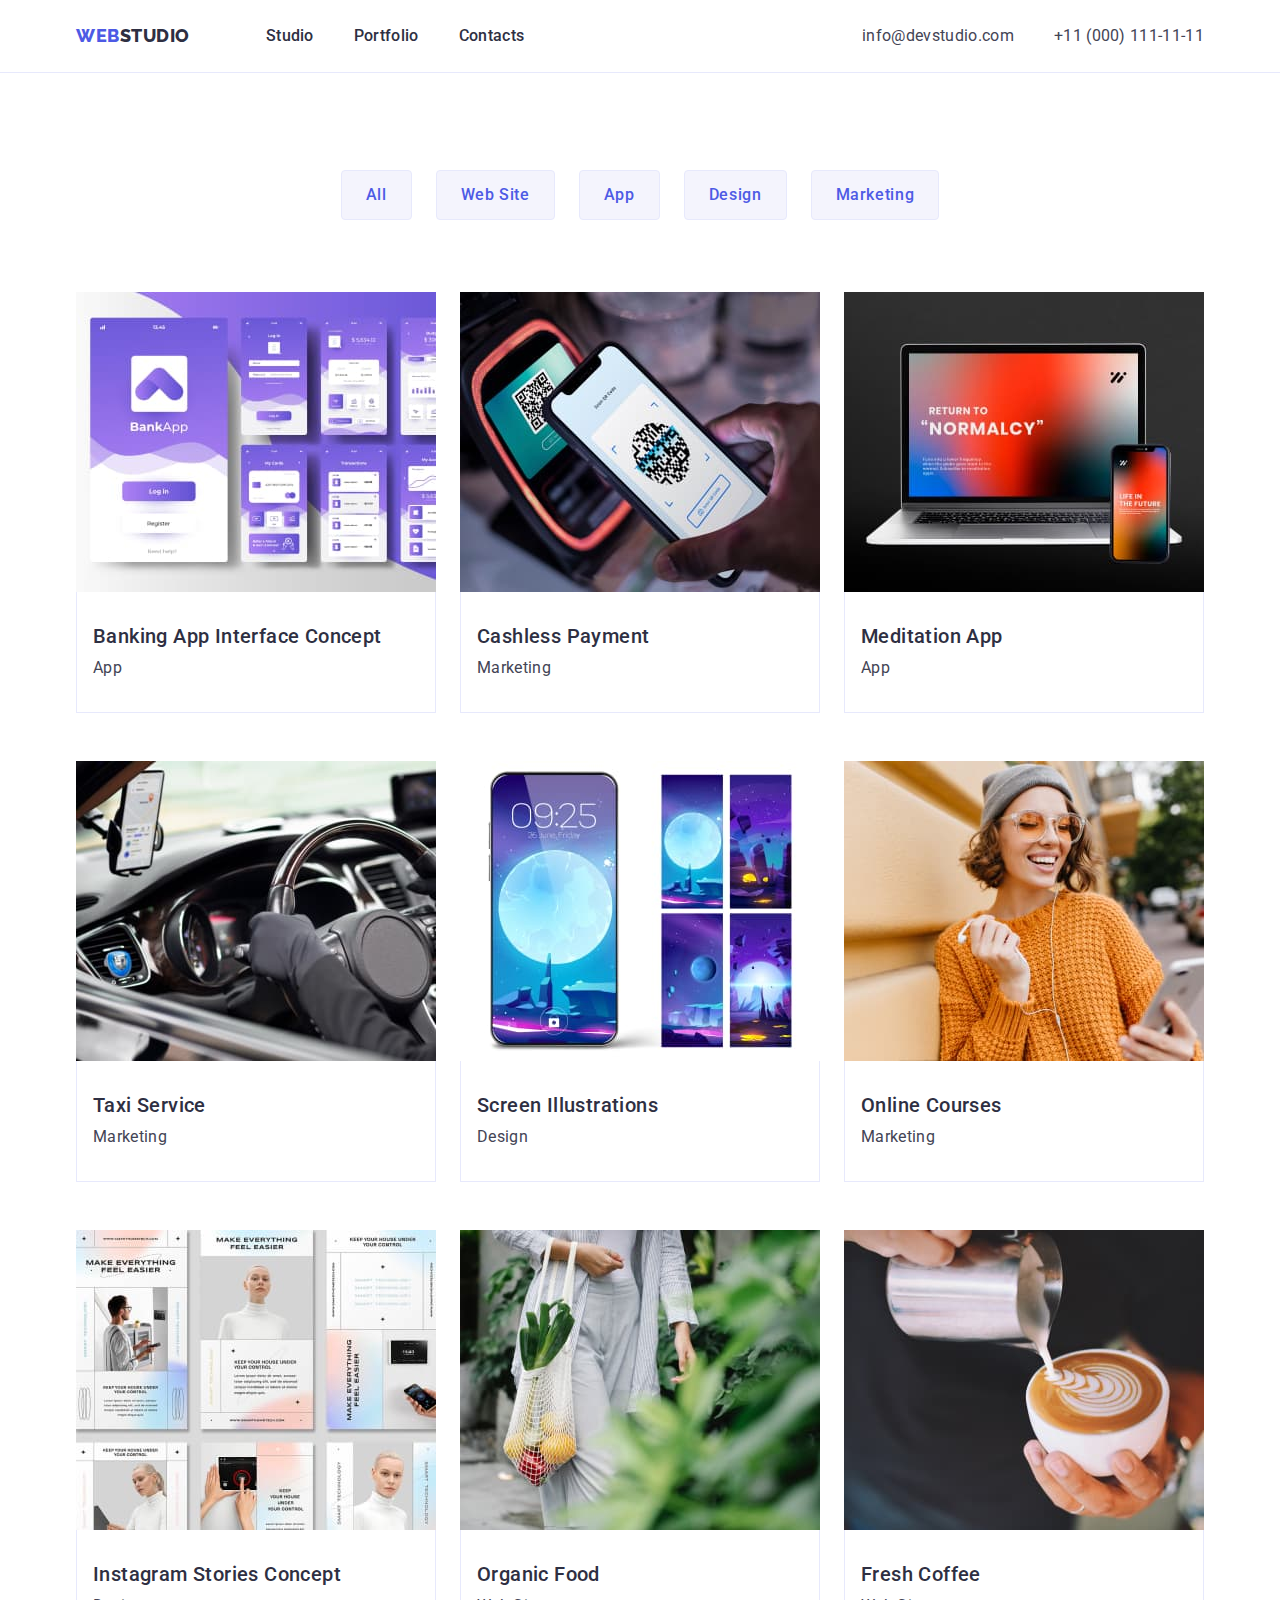
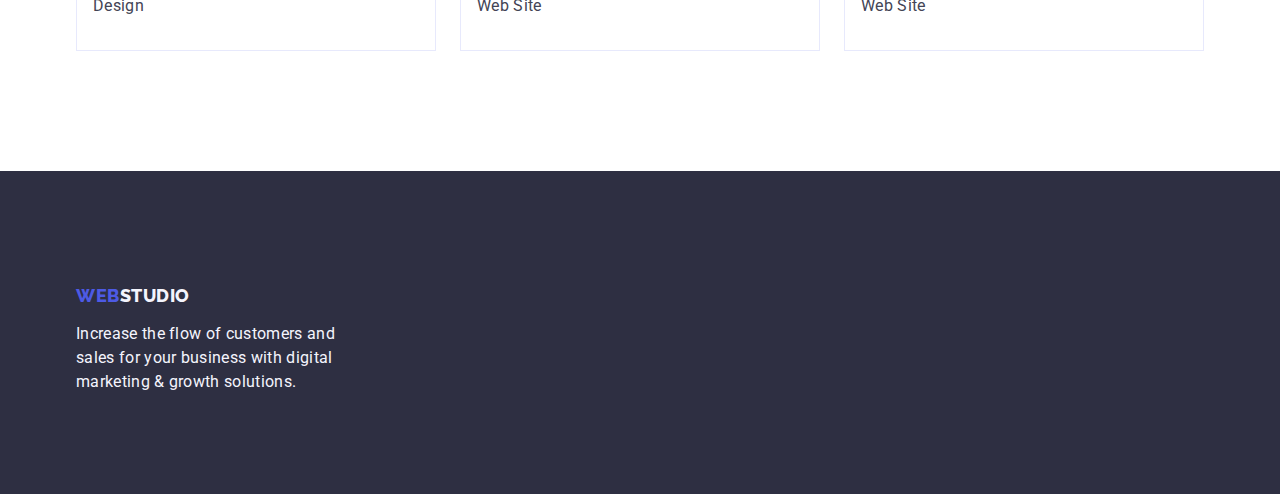
==== portfolio.html @ d0edb01f "Initial commit" ====
<!DOCTYPE html>
<html lang="en">
  <head>
    <meta charset="UTF-8" />
    <meta name="viewport" content="width=device-width, initial-scale=1.0" />
    <title>portfolio</title>
    <link rel="preconnect" href="https://fonts.googleapis.com" />
    <link rel="preconnect" href="https://fonts.gstatic.com" crossorigin />
    <link
      href="https://fonts.googleapis.com/css2?family=Montserrat:wght@500;700&family=Raleway:wght@800&family=Roboto:wght@400;500;700&display=swap"
      rel="stylesheet"
    />
    <link
    rel="stylesheet"
    href="https://cdnjs.cloudflare.com/ajax/libs/modern-normalize/1.0.0/modern-normalize.min.css"
  />
    <link rel="stylesheet" href="./css/styles.css" />

  </head>

  <body>

     <header class="page-header">
      <div class="container header-container">
      <nav class="header-nav">
        <a class="logo link" href="./index.html"
          >WEB<span class="studio">Studio</span></a
        >
        <ul class="list site-nav">
          <li><a class="link" href="./index.html">Studio</a></li>
          <li><a class="link" href="./portfolio.html">Portfolio</a></li>
          <li><a class="link" href="">Contacts</a></li>
        </ul>
      </nav>
      <address class="address">
        <ul class="list auth-nav">
          <li>
            <a class="link" href="mailto:info@devstudio.com"
              >info@devstudio.com</a
            >
          </li>
          <li>
            <a class="link" href="tel:+110001111111">+11 (000) 111-11-11</a>
          </li>
        </ul>
      </address>
     </div>
    </header>

    <main>
      <section class="portfolio section">
        <div class="container"> 
          <h1 class="visually-hidden">Gallery</h1>
          <ul class="list btn-menu">
            <li><button type="button" class="portfolio-buttons">All</button></li>
            <li><button type="button" class="portfolio-buttons">Web Site</button></li>
            <li><button type="button" class="portfolio-buttons">App</button></li>
            <li><button type="button" class="portfolio-buttons">Design</button></li>
            <li><button type="button" class="portfolio-buttons">Marketing</button></li>
          </ul>
  
          <ul class="list portfolio-list">
            <li class="portfolio-item">
              <a href="" class="link">
                <img src="./images/Portfolio/banking-app.jpg" alt="bankapp" width="360"/>
                <div class="portfolio-item-container">
                  <h2 class="portfolio-title">Banking App Interface Concept</h2>
                  <p class="portfolio-text">App</p>
                </div>
              </a>
            </li>
            <li class="portfolio-item">  
              <a href="" class="link">
                <img src="./images/Portfolio/payment.jpg" alt="payment" width="360" />
                <div class="portfolio-item-container">
                  <h2 class="portfolio-title">Cashless Payment</h2>
                  <p class="portfolio-text">Marketing</p></div>
              </a>
            </li>
            <li class="portfolio-item">
              <a href="" class="link">
                <img src="./images/Portfolio/maditation-app.jpg" alt="maditation-app" width="360" />
                <div class="portfolio-item-container">
                  <h2 class="portfolio-title">Meditation App</h2>
                <p class="portfolio-text">App</p>
              </div>
              </a>
            </li>
            <li class="portfolio-item">
              <a href="" class="link">
                <img src="./images/Portfolio/taxi.jpg" alt="taxi" width="360"/>
                <div class="portfolio-item-container"> 
                  <h2 class="portfolio-title">Taxi Service</h2>
                <p class="portfolio-text">Marketing</p>
              </div>
              </a>
            </li>
            <li class="portfolio-item">
              <a href="" class="link">
                <img src="./images/Portfolio/screen-ill.jpg" alt="Illustrations" width="360" />
                <div class="portfolio-item-container"> 
                  <h2 class="portfolio-title">Screen Illustrations</h2>
                <p class="portfolio-text">Design</p>
              </div>
              </a>
            </li>
            <li class="portfolio-item">
              <a href="" class="link">
                <img src="./images/Portfolio/online-courses.jpg" alt="courses" width="360" />
                <div class="portfolio-item-container"> 
                  <h2 class="portfolio-title">Online Courses</h2>
                <p class="portfolio-text">Marketing</p>
              </div>
              </a>
            </li>
            <li class="portfolio-item">
              <a href="" class="link">
                <img src="./images/Portfolio/instagram.jpg" alt="instagram" width="360" />
                <div class="portfolio-item-container"> 
                  <h2 class="portfolio-title">Instagram Stories Concept</h2>
                <p class="portfolio-text">Design</p>
              </div>
              </a>
            </li>
            <li class="portfolio-item">
              <a href="" class="link">
                <img src="./images/Portfolio/organic-food.jpg" alt="food" width="360" />
                <div class="portfolio-item-container">
                 <h2 class="portfolio-title">Organic Food</h2>
                <p class="portfolio-text">Web Site</p>
              </div>
              </a>
            </li>
            <li class="portfolio-item">
              <a href="" class="link">
                <img src="./images/Portfolio/coffee.jpg" alt="coffee" width="360" />
                <div class="portfolio-item-container"> <h2 class="portfolio-title">Fresh Coffee</h2>
                <p class="portfolio-text">Web Site</p>
                </div>
              </a>
            </li>
          </ul>
        </div>
      
      </section>
    </main>

    <footer class="footer">
      <div class="container">
      <a class="logo link" href="./index.html"
        >WEB<span class="studio">Studio</span></a
      >
      <p class="footer-text">
        Increase the flow of customers and sales for your business with digital
        marketing & growth solutions.
      </p>
    </div>
    </footer>

  </body>
</html>
---- css/styles.css ----
:root {
  --global-font: 'Roboto', sans-serif;
  --second-font: 'Raleway', sans-serif;
  --global-text-color: #434455;
  --second-text-color: #2e2f42;
  --background-color-white: #ffffff;
  --background-clor-grey: #f4f4fd;
  --global-color-blue: #4d5ae5;
  --active-button: #404bbf;
  --portfolio-button: #e7e9fc;
}
/* =========== COMMON ========== */

/* *,
*::before,
*::after{
    box-sizing: inherit;
} */

h1,
h2,
h3,
h4,
p {
  margin: 0;
}

ul,
ol {
  margin: 0;
  padding: 0;
}

body {
  font-family: var(--global-font);
  background-color: var(--background-color-white);
  color: var(--global-text-color);
  font-size: 36px;
  line-height: 1.1;
  letter-spacing: 0.72px;
}

img {
  display: block;
  max-width: 100%;
}

.container {
  max-width: 1158px;
  margin: 0 auto;
  padding: 0 15px;
}

.section {
  padding: 120px 0;
}
/* ============Header============== */

.header-container {
  display: flex;
  justify-content: space-between;
  align-items: center;
}

.page-header {
  border-bottom: 1px solid var(--portfolio-button);
  background: var(--background-color-white);
}

.header-nav {
  display: flex;
  align-items: center;
}

.auth-nav {
  display: flex;
  gap: 40px;
}

.site-nav {
  display: flex;
  gap: 40px;
}

.link {
  display: inline-block;
  padding: 24px 0;

  text-decoration: none;
  color: var(--second-text-color);
  font-size: 16px;
  line-height: 1.5;
  letter-spacing: 0.32px;
}

.site-nav .link {
  font-weight: 500;
}

.site-nav .link:hover,
.site-nav .link:focus {
  color: var(--active-button);
}

.site-nav .link.current {
  color: var(--active-button);
}

.auth-nav .link:hover,
.auth-nav .link:focus,
.auth-nav .link.current {
  color: var(--active-button);
}

.auth-nav .link {
  font-weight: 400;
  color: var(--global-text-color);
}

.list {
  list-style-type: none;
}

.address {
  font-style: normal;
}
/* ============Header=============*/

/* =============Logo=============== */
.logo {
  margin-right: 76px;
  padding: 24px 0;

  font-family: var(--second-font);
  color: var(--global-color-blue);
  font-size: 18px;
  line-height: 1.17;
  letter-spacing: 0.54px;
  font-weight: 800;
  text-transform: uppercase;
}

.studio {
  color: var(--second-text-color);
}

/* ===============Logo============ */

/* ==================== Hero ===================== */
.hero {
  background-color: var(--second-text-color);
  padding: 188px 0;
}

.hero-button {
  display: block;
  padding: 16px 32px;
  border-radius: 4px;
  min-width: 169px;

  box-shadow: 0px 4px 4px 0px rgba(0, 0, 0, 0.15);
  font-family: inherit;
  background-color: var(--global-color-blue);
  color: var(--background-color-white);
  font-size: 16px;
  line-height: 1.5;
  letter-spacing: 0.64px;
  font-weight: 500;
  cursor: pointer;
  border: none;
}

.hero-button:hover,
.hero-button:focus {
  background-color: var(--active-button);
}

.hero-title {
  margin-bottom: 48px;
  max-width: 496px;

  color: var(--background-color-white);
  font-size: 56px;
  line-height: 1.07;
  letter-spacing: 1.12px;
}
/* ===================== Hero =======================*/

.features-title,
.products-title,
.team-title {
  color: var(--second-text-color);
  font-size: 36px;
  line-height: 1.11;
  letter-spacing: 0.72px;
  text-transform: capitalize;
  text-align: center;
  margin-bottom: 72px;
}

/*=================== Features ===================== */
.visually-hidden {
  position: absolute;
  width: 1px;
  height: 1px;
  margin: -1px;
  border: 0;
  padding: 0;

  white-space: nowrap;
  clip-path: inset(100%);
  clip: rect(0 0 0 0);
  overflow: hidden;
}
/* 
.features {
  padding: 120px 0 120px;
} */

.features .title {
  margin-bottom: 8px;

  color: var(--second-text-color);
  font-size: 20px;
  line-height: 1.2;
  letter-spacing: 0.02em;
  font-weight: 500;
}

.features-description {
  color: var(--global-text-color);
  font-size: 16px;
  line-height: 1.5;
  letter-spacing: 0.32px;
}
.features-list {
  display: flex;
  gap: 24px;
}

.features-item {
  max-width: 264px;
  flex-direction: column;
}
/* ================ Features =========================*/

/* ===================== Products ===================== */

.products {
  padding-top: 0;
  padding-bottom: 120px;
}

.products-list {
  display: flex;
  gap: 24px;
}

/* ====================== Products ==================== */
/* ==================== Team ==========================*/

.team-container {
  padding: 32px 0;
  text-align: center;
}

.team {
  background-color: var(--background-clor-grey);
}

.team-name {
  color: var(--second-text-color);
  font-size: 20px;
  line-height: 1.2;
  letter-spacing: 0.4px;
  font-weight: 500;
  margin-bottom: 8px;
}

.team-position {
  color: var(--global-text-color);
  font-size: 16px;
  line-height: 1.5;
  letter-spacing: 0.32px;
}

.team-item {
  border-radius: 0px 0px 4px 4px;
  background-color: var(--background-color-white);
  box-shadow: 0px 2px 1px 0px rgba(46, 47, 66, 0.08),
    0px 1px 1px 0px rgba(46, 47, 66, 0.16),
    0px 1px 6px 0px rgba(46, 47, 66, 0.08);
}

.team-list {
  display: flex;
  gap: 24px;
}

/* ======================Team ========================*/

/*===================== Footer========================= */
.footer {
  padding-top: 100px;
  padding-bottom: 100px;

  background-color: var(--second-text-color);
}

.footer-text {
  width: 264px;

  color: var(--background-clor-grey);
  font-size: 16px;
  line-height: 1.5;
  letter-spacing: 0.32px;
}

.footer .studio {
  color: var(--background-clor-grey);
}

.footer .logo {
  padding: 0;
  margin-bottom: 16px;
}
/* ===================== Footer ========================*/

/* ===================== Portfolio ==================== */

.portfolio {
  padding-top: 96px;
  padding-bottom: 120px;
}

.portfolio-item .link {
  padding: 0;
}
.btn-menu {
  display: flex;
  justify-content: center;
  gap: 24px;
  margin-bottom: 72px;
}
.portfolio-buttons {
  padding: 12px 24px;
  border-radius: 4px;
  border: 1px solid var(--cornflower, #e7e9fc);

  background-color: var(--background-clor-grey);
  color: var(--global-color-blue);
  font-size: 16px;
  line-height: 1.5;
  letter-spacing: 0.64px;
  font-family: var(--global-font);
  font-weight: 500;
}

.portfolio-buttons:hover,
.portfolio-buttons:focus {
  border: 1px solid transparent;
  background-color: var(--active-button);
  color: var(--background-color-white);
  cursor: pointer;
}

.portfolio-list {
  display: flex;
  flex-wrap: wrap;
  justify-content: center;
  gap: 48px 24px;
}

.portfolio-title {
  color: var(--second-text-color);
  font-size: 20px;
  line-height: 1.2;
  letter-spacing: 0.4px;
  font-weight: 500;
  margin-bottom: 8px;
}

.portfolio-text {
  color: var(--global-text-color);
  font-size: 16px;
  line-height: 1.5;
  letter-spacing: 0.32px;
}

.portfolio-item-container {
  padding: 32px 16px;
  border: 1px solid var(--portfolio-button);
  border-top: none;
}
/* ===================== Portfolio =================== */
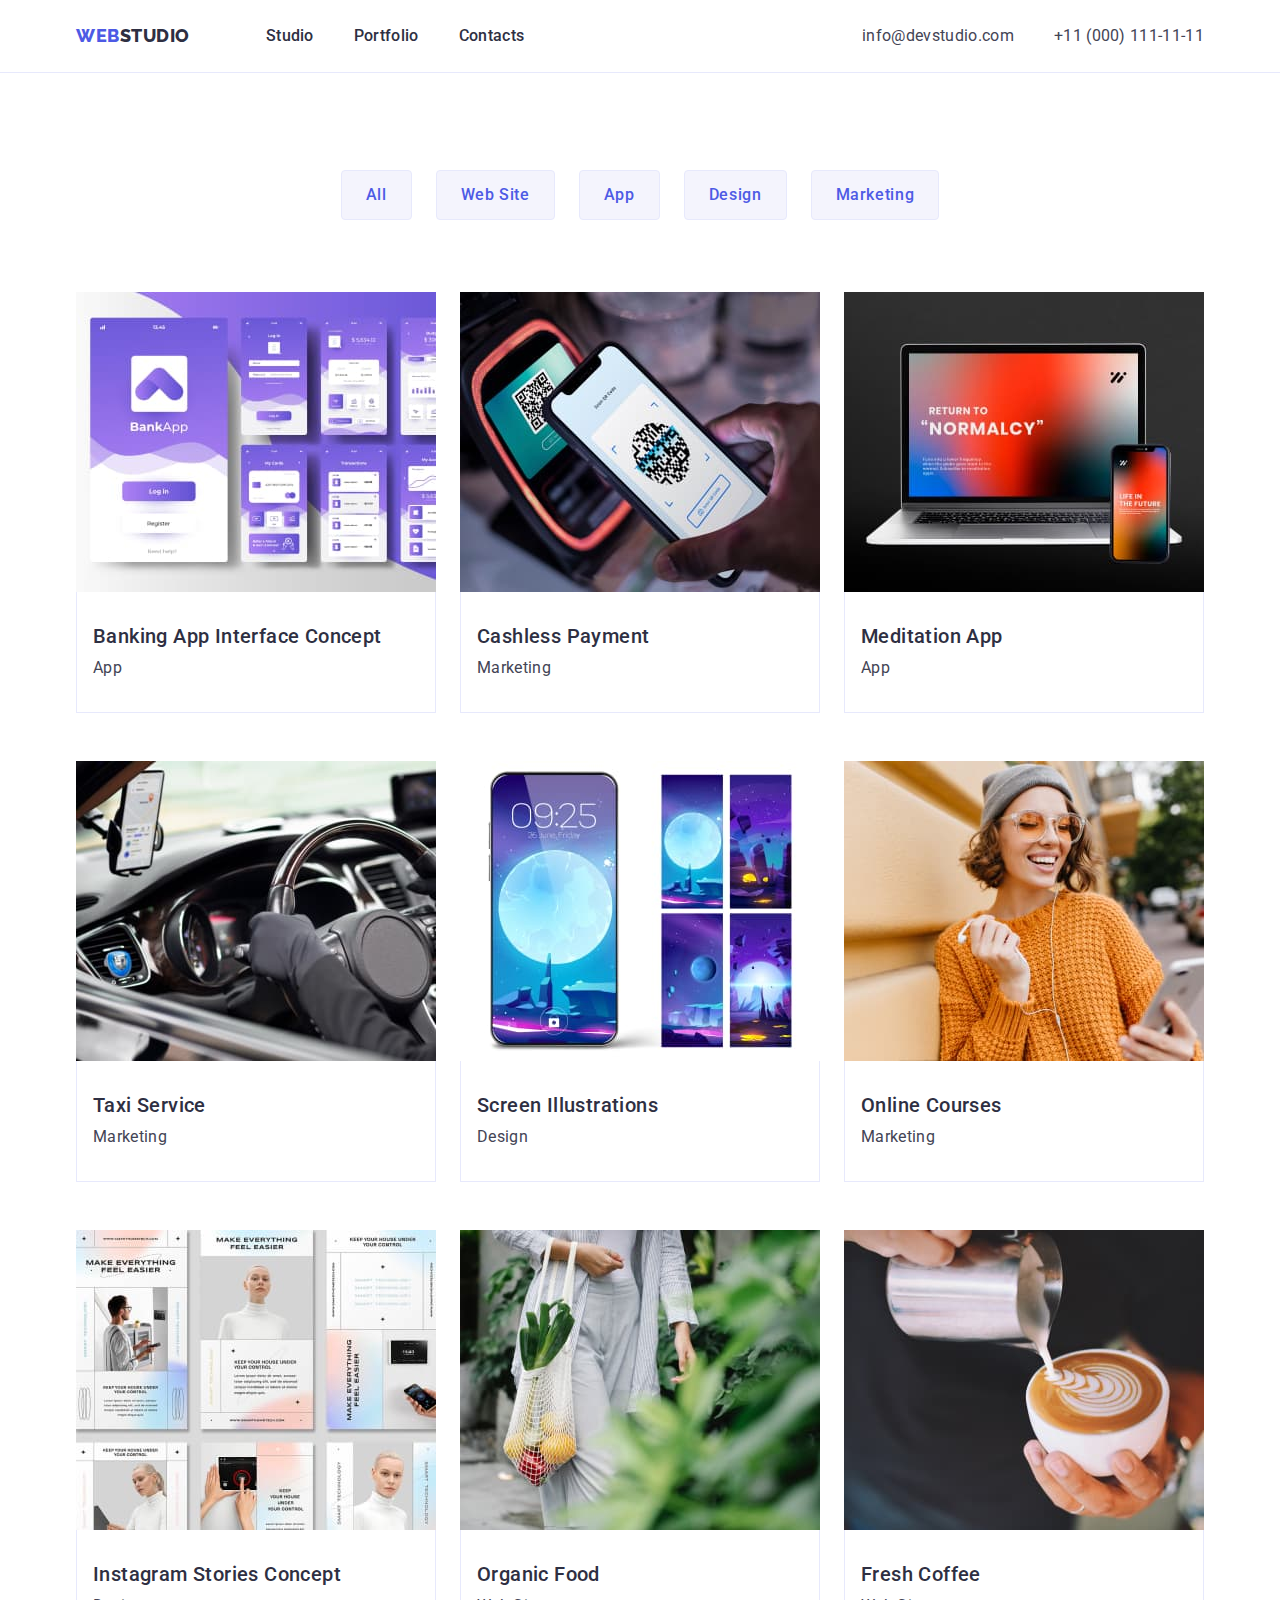
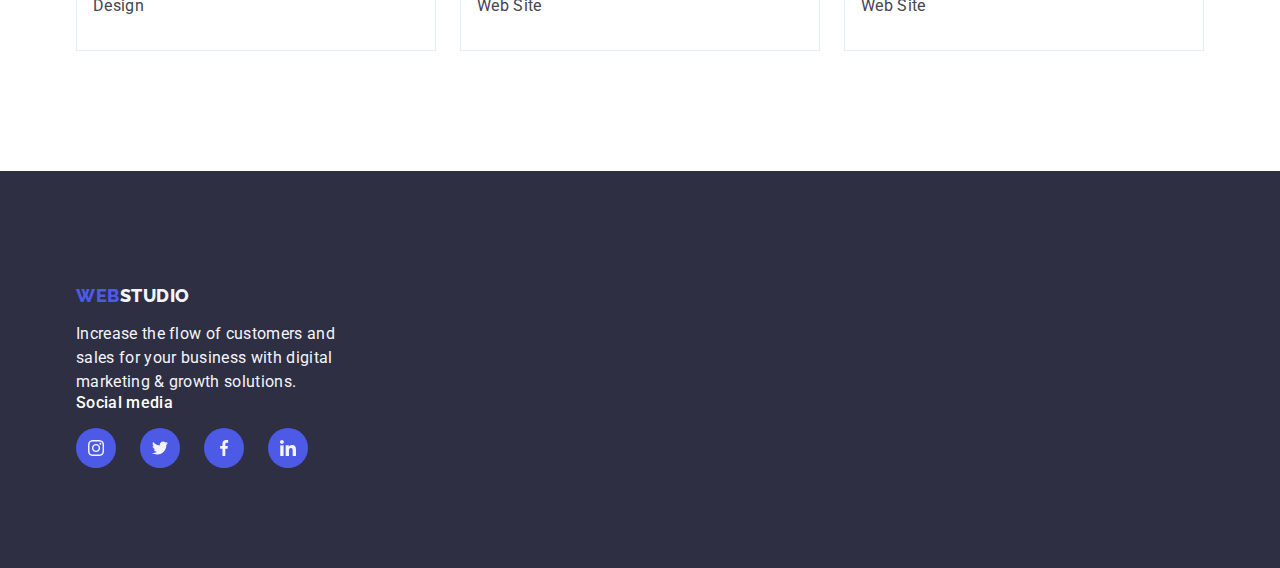
==== commit 11b7da9c: "icons, shadow" ====
--- a/portfolio.html
+++ b/portfolio.html
@@ -11,151 +11,234 @@
       rel="stylesheet"
     />
     <link
-    rel="stylesheet"
-    href="https://cdnjs.cloudflare.com/ajax/libs/modern-normalize/1.0.0/modern-normalize.min.css"
-  />
+      rel="stylesheet"
+      href="https://cdnjs.cloudflare.com/ajax/libs/modern-normalize/1.0.0/modern-normalize.min.css"
+    />
     <link rel="stylesheet" href="./css/styles.css" />
-
   </head>
 
   <body>
-
-     <header class="page-header">
+    <header class="page-header">
       <div class="container header-container">
-      <nav class="header-nav">
-        <a class="logo link" href="./index.html"
-          >WEB<span class="studio">Studio</span></a
-        >
-        <ul class="list site-nav">
-          <li><a class="link" href="./index.html">Studio</a></li>
-          <li><a class="link" href="./portfolio.html">Portfolio</a></li>
-          <li><a class="link" href="">Contacts</a></li>
-        </ul>
-      </nav>
-      <address class="address">
-        <ul class="list auth-nav">
-          <li>
-            <a class="link" href="mailto:info@devstudio.com"
-              >info@devstudio.com</a
-            >
-          </li>
-          <li>
-            <a class="link" href="tel:+110001111111">+11 (000) 111-11-11</a>
-          </li>
-        </ul>
-      </address>
-     </div>
+        <nav class="header-nav">
+          <a class="logo link" href="./index.html"
+            >WEB<span class="studio">Studio</span></a
+          >
+          <ul class="list site-nav">
+            <li><a class="link" href="./index.html">Studio</a></li>
+            <li><a class="link" href="./portfolio.html">Portfolio</a></li>
+            <li><a class="link" href="">Contacts</a></li>
+          </ul>
+        </nav>
+        <address class="address">
+          <ul class="list auth-nav">
+            <li>
+              <a class="link" href="mailto:info@devstudio.com"
+                >info@devstudio.com</a
+              >
+            </li>
+            <li>
+              <a class="link" href="tel:+110001111111">+11 (000) 111-11-11</a>
+            </li>
+          </ul>
+        </address>
+      </div>
     </header>
 
     <main>
       <section class="portfolio section">
-        <div class="container"> 
+        <div class="container">
           <h1 class="visually-hidden">Gallery</h1>
           <ul class="list btn-menu">
-            <li><button type="button" class="portfolio-buttons">All</button></li>
-            <li><button type="button" class="portfolio-buttons">Web Site</button></li>
-            <li><button type="button" class="portfolio-buttons">App</button></li>
-            <li><button type="button" class="portfolio-buttons">Design</button></li>
-            <li><button type="button" class="portfolio-buttons">Marketing</button></li>
-          </ul>
-  
+            <li>
+              <button type="button" class="portfolio-buttons">All</button>
+            </li>
+            <li>
+              <button type="button" class="portfolio-buttons">Web Site</button>
+            </li>
+            <li>
+              <button type="button" class="portfolio-buttons">App</button>
+            </li>
+            <li>
+              <button type="button" class="portfolio-buttons">Design</button>
+            </li>
+            <li>
+              <button type="button" class="portfolio-buttons">Marketing</button>
+            </li>
+          </ul>
+
           <ul class="list portfolio-list">
             <li class="portfolio-item">
               <a href="" class="link">
-                <img src="./images/Portfolio/banking-app.jpg" alt="bankapp" width="360"/>
+                <img
+                  src="./images/Portfolio/banking-app.jpg"
+                  alt="bankapp"
+                  width="360"
+                />
                 <div class="portfolio-item-container">
                   <h2 class="portfolio-title">Banking App Interface Concept</h2>
                   <p class="portfolio-text">App</p>
                 </div>
               </a>
             </li>
-            <li class="portfolio-item">  
-              <a href="" class="link">
-                <img src="./images/Portfolio/payment.jpg" alt="payment" width="360" />
+            <li class="portfolio-item">
+              <a href="" class="link">
+                <img
+                  src="./images/Portfolio/payment.jpg"
+                  alt="payment"
+                  width="360"
+                />
                 <div class="portfolio-item-container">
                   <h2 class="portfolio-title">Cashless Payment</h2>
-                  <p class="portfolio-text">Marketing</p></div>
-              </a>
-            </li>
-            <li class="portfolio-item">
-              <a href="" class="link">
-                <img src="./images/Portfolio/maditation-app.jpg" alt="maditation-app" width="360" />
+                  <p class="portfolio-text">Marketing</p>
+                </div>
+              </a>
+            </li>
+            <li class="portfolio-item">
+              <a href="" class="link">
+                <img
+                  src="./images/Portfolio/maditation-app.jpg"
+                  alt="maditation-app"
+                  width="360"
+                />
                 <div class="portfolio-item-container">
                   <h2 class="portfolio-title">Meditation App</h2>
-                <p class="portfolio-text">App</p>
-              </div>
-              </a>
-            </li>
-            <li class="portfolio-item">
-              <a href="" class="link">
-                <img src="./images/Portfolio/taxi.jpg" alt="taxi" width="360"/>
-                <div class="portfolio-item-container"> 
+                  <p class="portfolio-text">App</p>
+                </div>
+              </a>
+            </li>
+            <li class="portfolio-item">
+              <a href="" class="link">
+                <img src="./images/Portfolio/taxi.jpg" alt="taxi" width="360" />
+                <div class="portfolio-item-container">
                   <h2 class="portfolio-title">Taxi Service</h2>
-                <p class="portfolio-text">Marketing</p>
-              </div>
-              </a>
-            </li>
-            <li class="portfolio-item">
-              <a href="" class="link">
-                <img src="./images/Portfolio/screen-ill.jpg" alt="Illustrations" width="360" />
-                <div class="portfolio-item-container"> 
+                  <p class="portfolio-text">Marketing</p>
+                </div>
+              </a>
+            </li>
+            <li class="portfolio-item">
+              <a href="" class="link">
+                <img
+                  src="./images/Portfolio/screen-ill.jpg"
+                  alt="Illustrations"
+                  width="360"
+                />
+                <div class="portfolio-item-container">
                   <h2 class="portfolio-title">Screen Illustrations</h2>
-                <p class="portfolio-text">Design</p>
-              </div>
-              </a>
-            </li>
-            <li class="portfolio-item">
-              <a href="" class="link">
-                <img src="./images/Portfolio/online-courses.jpg" alt="courses" width="360" />
-                <div class="portfolio-item-container"> 
+                  <p class="portfolio-text">Design</p>
+                </div>
+              </a>
+            </li>
+            <li class="portfolio-item">
+              <a href="" class="link">
+                <img
+                  src="./images/Portfolio/online-courses.jpg"
+                  alt="courses"
+                  width="360"
+                />
+                <div class="portfolio-item-container">
                   <h2 class="portfolio-title">Online Courses</h2>
-                <p class="portfolio-text">Marketing</p>
-              </div>
-              </a>
-            </li>
-            <li class="portfolio-item">
-              <a href="" class="link">
-                <img src="./images/Portfolio/instagram.jpg" alt="instagram" width="360" />
-                <div class="portfolio-item-container"> 
+                  <p class="portfolio-text">Marketing</p>
+                </div>
+              </a>
+            </li>
+            <li class="portfolio-item">
+              <a href="" class="link">
+                <img
+                  src="./images/Portfolio/instagram.jpg"
+                  alt="instagram"
+                  width="360"
+                />
+                <div class="portfolio-item-container">
                   <h2 class="portfolio-title">Instagram Stories Concept</h2>
-                <p class="portfolio-text">Design</p>
-              </div>
-              </a>
-            </li>
-            <li class="portfolio-item">
-              <a href="" class="link">
-                <img src="./images/Portfolio/organic-food.jpg" alt="food" width="360" />
-                <div class="portfolio-item-container">
-                 <h2 class="portfolio-title">Organic Food</h2>
-                <p class="portfolio-text">Web Site</p>
-              </div>
-              </a>
-            </li>
-            <li class="portfolio-item">
-              <a href="" class="link">
-                <img src="./images/Portfolio/coffee.jpg" alt="coffee" width="360" />
-                <div class="portfolio-item-container"> <h2 class="portfolio-title">Fresh Coffee</h2>
-                <p class="portfolio-text">Web Site</p>
+                  <p class="portfolio-text">Design</p>
+                </div>
+              </a>
+            </li>
+            <li class="portfolio-item">
+              <a href="" class="link">
+                <img
+                  src="./images/Portfolio/organic-food.jpg"
+                  alt="food"
+                  width="360"
+                />
+                <div class="portfolio-item-container">
+                  <h2 class="portfolio-title">Organic Food</h2>
+                  <p class="portfolio-text">Web Site</p>
+                </div>
+              </a>
+            </li>
+            <li class="portfolio-item">
+              <a href="" class="link">
+                <img
+                  src="./images/Portfolio/coffee.jpg"
+                  alt="coffee"
+                  width="360"
+                />
+                <div class="portfolio-item-container">
+                  <h2 class="portfolio-title">Fresh Coffee</h2>
+                  <p class="portfolio-text">Web Site</p>
                 </div>
               </a>
             </li>
           </ul>
         </div>
-      
       </section>
     </main>
 
     <footer class="footer">
-      <div class="container">
-      <a class="logo link" href="./index.html"
-        >WEB<span class="studio">Studio</span></a
-      >
-      <p class="footer-text">
-        Increase the flow of customers and sales for your business with digital
-        marketing & growth solutions.
-      </p>
-    </div>
+      <div class="container footer-container">
+        <div>
+          <a class="logo link" href="./index.html"
+            >WEB<span class="studio">Studio</span></a
+          >
+          <p class="footer-text">
+            Increase the flow of customers and sales for your business with
+            digital marketing & growth solutions.
+          </p>
+        </div>
+        <div class="footer-social">
+          <h3 class="footer-social-title">Social media</h3>
+          <ul class="list social-list">
+            <li class="social-item">
+              <a class="social-link" href="">
+                <svg class="social-icon" width="16" height="16">
+                  <use
+                    href="./images/icons/iconmoon/sprite.svg#icon-instagram"
+                  ></use>
+                </svg>
+              </a>
+            </li>
+            <li class="social-item">
+              <a class="social-link" href="">
+                <svg class="social-icon" width="16" height="16">
+                  <use
+                    href="./images/icons/iconmoon/sprite.svg#icon-twitter"
+                  ></use>
+                </svg>
+              </a>
+            </li>
+            <li class="social-item">
+              <a class="social-link" href="">
+                <svg class="social-icon" width="16" height="16">
+                  <use
+                    href="./images/icons/iconmoon/sprite.svg#icon-facebook"
+                  ></use>
+                </svg>
+              </a>
+            </li>
+            <li class="social-item">
+              <a class="social-link" href="">
+                <svg class="social-icon" width="16" height="16">
+                  <use
+                    href="./images/icons/iconmoon/sprite.svg#icon-linkedin"
+                  ></use>
+                </svg>
+              </a>
+            </li>
+          </ul>
+        </div>
+      </div>
     </footer>
-
   </body>
 </html>
--- a/css/styles.css
+++ b/css/styles.css
@@ -8,6 +8,8 @@
   --global-color-blue: #4d5ae5;
   --active-button: #404bbf;
   --portfolio-button: #e7e9fc;
+  --customers-border: #8e8f99;
+  --footer-active-icons: #31d0aa;
 }
 /* =========== COMMON ========== */
 
@@ -188,7 +190,8 @@
 
 .features-title,
 .products-title,
-.team-title {
+.team-title,
+.customers-title {
   color: var(--second-text-color);
   font-size: 36px;
   line-height: 1.11;
@@ -242,6 +245,17 @@
   max-width: 264px;
   flex-direction: column;
 }
+
+.features-icon {
+  display: flex;
+  justify-content: center;
+  align-items: center;
+
+  border-radius: 4px;
+  background-color: #f4f4fd;
+  height: 112px;
+  margin-bottom: 8px;
+}
 /* ================ Features =========================*/
 
 /* ===================== Products ===================== */
@@ -282,6 +296,7 @@
   font-size: 16px;
   line-height: 1.5;
   letter-spacing: 0.32px;
+  margin-bottom: 8px;
 }
 
 .team-item {
@@ -297,8 +312,75 @@
   gap: 24px;
 }
 
+.social-list {
+  display: flex;
+  gap: 24px;
+  justify-content: center;
+}
+
+.social-item {
+  width: 40px;
+  height: 40px;
+}
+
+.social-link {
+  display: flex;
+  justify-content: center;
+  align-items: center;
+
+  background-color: var(--global-color-blue);
+  border-radius: 50%;
+  height: 100%;
+  width: 100%;
+}
+
+.social-icon {
+  fill: var(--background-clor-grey);
+}
+.social-link:hover,
+.social-link:focus {
+  background-color: var(--active-button);
+}
 /* ======================Team ========================*/
 
+/* ================= Customers========== */
+.customers-title {
+  margin-bottom: 72px;
+}
+
+.customers-list {
+  display: flex;
+  gap: 24px;
+}
+
+.customers-item {
+  height: 88px;
+  width: 168px;
+}
+
+.customers-link {
+  display: flex;
+  justify-content: center;
+  align-items: center;
+  padding: 16px 32px;
+
+  border-radius: 4px;
+  border: 1px solid var(--customers-border);
+}
+
+.customers-link:hover,
+.customers-link:focus {
+  border: 1px solid var(--active-button);
+}
+.customers-icon {
+  fill: var(--customers-border);
+}
+
+.customers-icon:hover,
+.customers-icon:focus {
+  fill: var(--active-button);
+}
+/* ================= Customers========== */
 /*===================== Footer========================= */
 .footer {
   padding-top: 100px;
@@ -324,6 +406,34 @@
   padding: 0;
   margin-bottom: 16px;
 }
+.footer-conteiner {
+  display: flex;
+}
+
+.footer-social {
+  display: inline-block;
+}
+.footer-social-title {
+  margin-bottom: 16px;
+
+  font-family: Roboto;
+  font-size: 16px;
+  font-style: normal;
+  font-weight: 500;
+  line-height: 1, 5;
+  letter-spacing: 0.32px;
+  color: var(--background-color-white);
+}
+
+.footer .social-link:hover,
+.social-link:focus {
+  background-color: var(--footer-active-icons);
+}
+
+.footer-conteiner {
+  display: flex;
+}
+
 /* ===================== Footer ========================*/
 
 /* ===================== Portfolio ==================== */
@@ -392,4 +502,11 @@
   border: 1px solid var(--portfolio-button);
   border-top: none;
 }
+
+.portfolio-item:hover,
+.customers-item:focus {
+  box-shadow: 0px 2px 1px 0px rgba(46, 47, 66, 0.08),
+    0px 1px 1px 0px rgba(46, 47, 66, 0.16),
+    0px 1px 6px 0px rgba(46, 47, 66, 0.08);
+}
 /* ===================== Portfolio =================== */
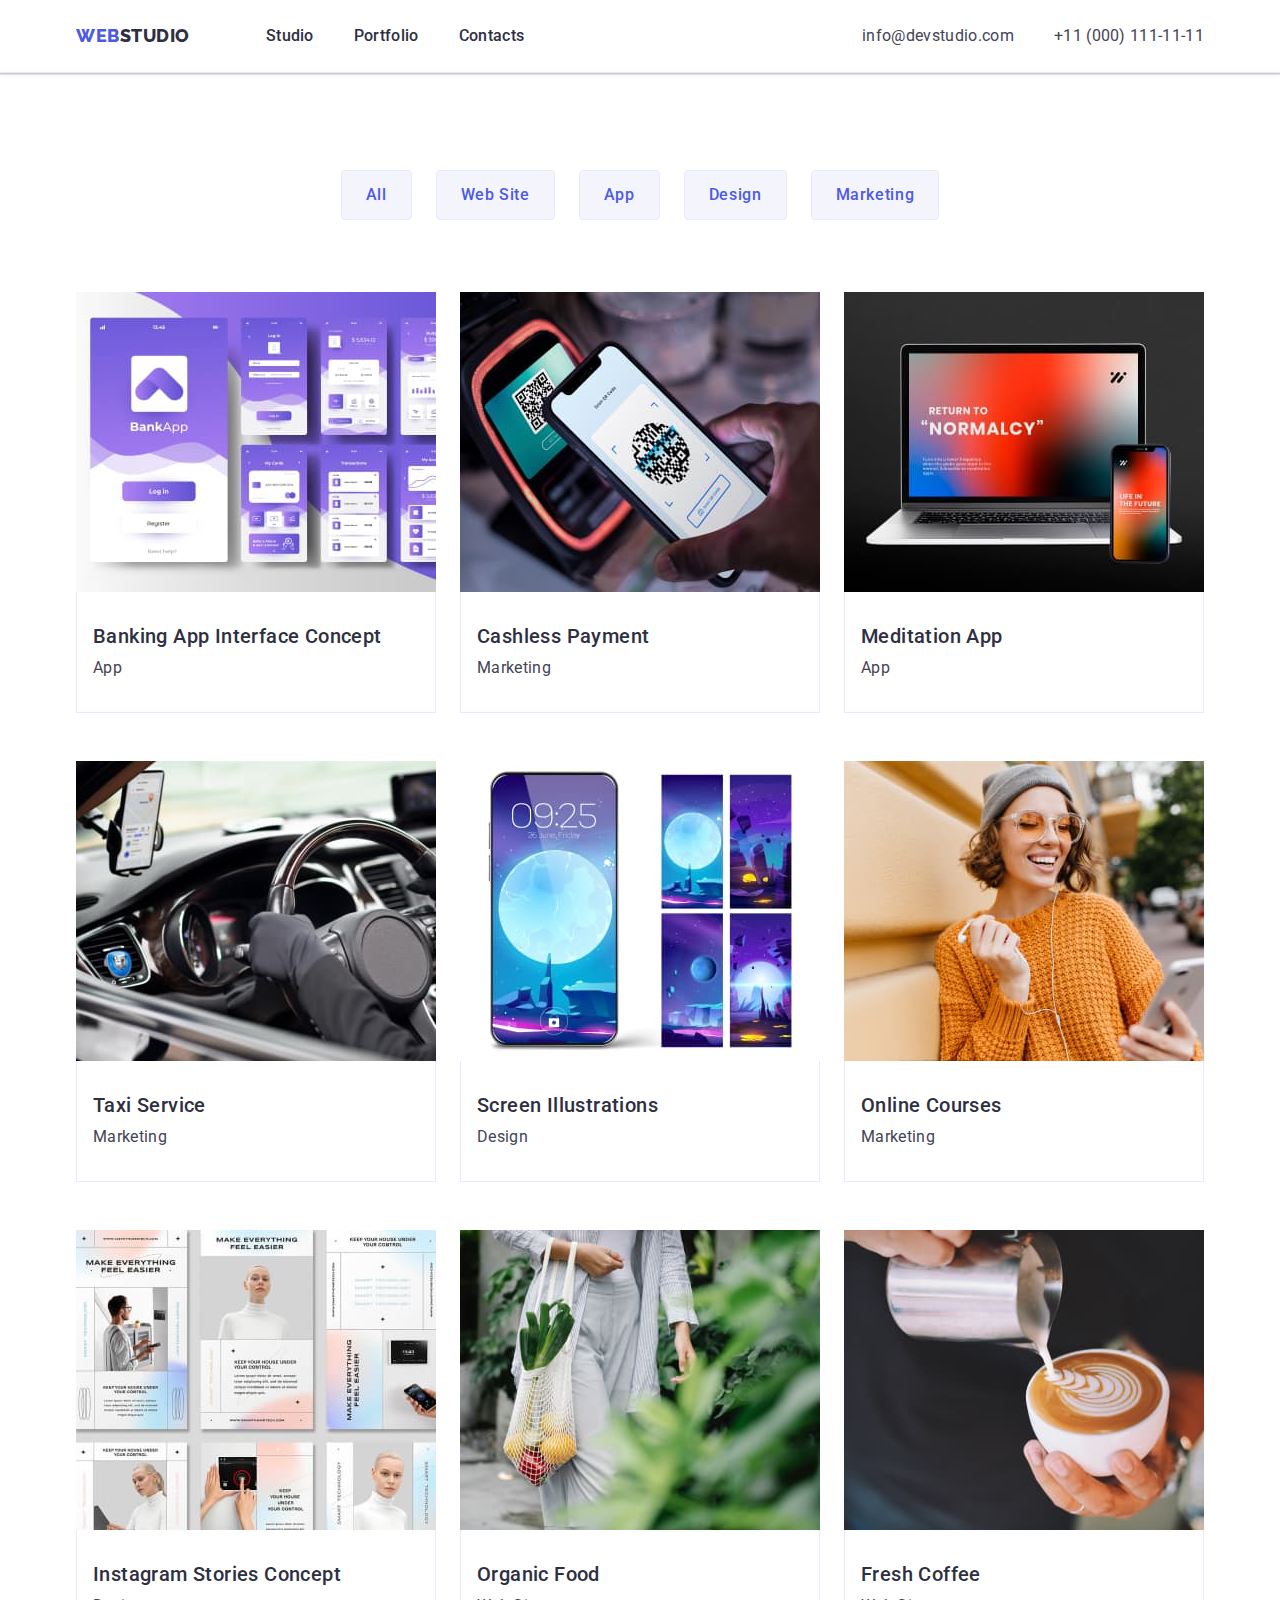
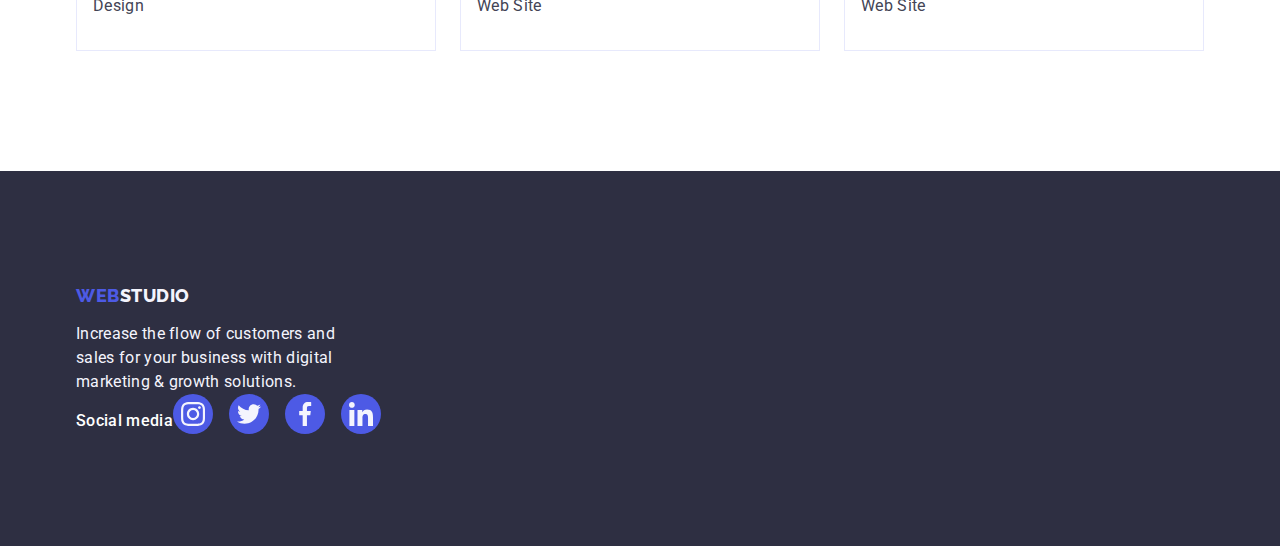
==== commit fc0aaddc: "error correction" ====
--- a/portfolio.html
+++ b/portfolio.html
@@ -69,7 +69,7 @@
 
           <ul class="list portfolio-list">
             <li class="portfolio-item">
-              <a href="" class="link">
+              <a href="" class="link portfolio-link">
                 <img
                   src="./images/Portfolio/banking-app.jpg"
                   alt="bankapp"
@@ -82,7 +82,7 @@
               </a>
             </li>
             <li class="portfolio-item">
-              <a href="" class="link">
+              <a href="" class="link portfolio-link">
                 <img
                   src="./images/Portfolio/payment.jpg"
                   alt="payment"
@@ -95,7 +95,7 @@
               </a>
             </li>
             <li class="portfolio-item">
-              <a href="" class="link">
+              <a href="" class="link portfolio-link">
                 <img
                   src="./images/Portfolio/maditation-app.jpg"
                   alt="maditation-app"
@@ -108,7 +108,7 @@
               </a>
             </li>
             <li class="portfolio-item">
-              <a href="" class="link">
+              <a href="" class="link portfolio-link">
                 <img src="./images/Portfolio/taxi.jpg" alt="taxi" width="360" />
                 <div class="portfolio-item-container">
                   <h2 class="portfolio-title">Taxi Service</h2>
@@ -117,7 +117,7 @@
               </a>
             </li>
             <li class="portfolio-item">
-              <a href="" class="link">
+              <a href="" class="link portfolio-link">
                 <img
                   src="./images/Portfolio/screen-ill.jpg"
                   alt="Illustrations"
@@ -130,7 +130,7 @@
               </a>
             </li>
             <li class="portfolio-item">
-              <a href="" class="link">
+              <a href="" class="link portfolio-link">
                 <img
                   src="./images/Portfolio/online-courses.jpg"
                   alt="courses"
@@ -143,7 +143,7 @@
               </a>
             </li>
             <li class="portfolio-item">
-              <a href="" class="link">
+              <a href="" class="link portfolio-link">
                 <img
                   src="./images/Portfolio/instagram.jpg"
                   alt="instagram"
@@ -156,7 +156,7 @@
               </a>
             </li>
             <li class="portfolio-item">
-              <a href="" class="link">
+              <a href="" class="link portfolio-link">
                 <img
                   src="./images/Portfolio/organic-food.jpg"
                   alt="food"
@@ -169,7 +169,7 @@
               </a>
             </li>
             <li class="portfolio-item">
-              <a href="" class="link">
+              <a href="" class="link portfolio-link">
                 <img
                   src="./images/Portfolio/coffee.jpg"
                   alt="coffee"
@@ -188,7 +188,7 @@
 
     <footer class="footer">
       <div class="container footer-container">
-        <div>
+        <div class="footer-logo">
           <a class="logo link" href="./index.html"
             >WEB<span class="studio">Studio</span></a
           >
@@ -198,11 +198,11 @@
           </p>
         </div>
         <div class="footer-social">
-          <h3 class="footer-social-title">Social media</h3>
+          <p class="footer-social-paragraph">Social media</p>
           <ul class="list social-list">
             <li class="social-item">
               <a class="social-link" href="">
-                <svg class="social-icon" width="16" height="16">
+                <svg class="social-icon" width="24" height="24">
                   <use
                     href="./images/icons/iconmoon/sprite.svg#icon-instagram"
                   ></use>
@@ -211,7 +211,7 @@
             </li>
             <li class="social-item">
               <a class="social-link" href="">
-                <svg class="social-icon" width="16" height="16">
+                <svg class="social-icon" width="24" height="24">
                   <use
                     href="./images/icons/iconmoon/sprite.svg#icon-twitter"
                   ></use>
@@ -220,7 +220,7 @@
             </li>
             <li class="social-item">
               <a class="social-link" href="">
-                <svg class="social-icon" width="16" height="16">
+                <svg class="social-icon" width="24" height="24">
                   <use
                     href="./images/icons/iconmoon/sprite.svg#icon-facebook"
                   ></use>
@@ -229,7 +229,7 @@
             </li>
             <li class="social-item">
               <a class="social-link" href="">
-                <svg class="social-icon" width="16" height="16">
+                <svg class="social-icon" width="24" height="24">
                   <use
                     href="./images/icons/iconmoon/sprite.svg#icon-linkedin"
                   ></use>
--- a/css/styles.css
+++ b/css/styles.css
@@ -67,6 +67,9 @@
 .page-header {
   border-bottom: 1px solid var(--portfolio-button);
   background: var(--background-color-white);
+  box-shadow: 0px 1px 6px 0px rgba(46, 47, 66, 0.08),
+    0px 1px 1px 0px rgba(46, 47, 66, 0.16),
+    0px 2px 1px 0px rgba(46, 47, 66, 0.08);
 }
 
 .header-nav {
@@ -152,6 +155,16 @@
 .hero {
   background-color: var(--second-text-color);
   padding: 188px 0;
+
+  background-image: linear-gradient(
+      rgba(46, 47, 66, 0.7),
+      rgba(46, 47, 66, 0.7)
+    ),
+    url(../images/people-office.jpg);
+  max-width: 1440px;
+  background-repeat: no-repeat;
+  background-position: center;
+  background-size: cover;
 }
 
 .hero-button {
@@ -186,6 +199,7 @@
   line-height: 1.07;
   letter-spacing: 1.12px;
 }
+
 /* ===================== Hero =======================*/
 
 .features-title,
@@ -337,10 +351,14 @@
 .social-icon {
   fill: var(--background-clor-grey);
 }
-.social-link:hover,
+.social-link:hover {
+  background-color: var(--active-button);
+}
+
 .social-link:focus {
   background-color: var(--active-button);
 }
+
 /* ======================Team ========================*/
 
 /* ================= Customers========== */
@@ -366,14 +384,17 @@
 
   border-radius: 4px;
   border: 1px solid var(--customers-border);
+  color: var(--customers-border);
+  height: 100%;
 }
 
 .customers-link:hover,
 .customers-link:focus {
   border: 1px solid var(--active-button);
+  color: var(--active-button);
 }
 .customers-icon {
-  fill: var(--customers-border);
+  fill: currentColor;
 }
 
 .customers-icon:hover,
@@ -410,10 +431,15 @@
   display: flex;
 }
 
+.footer-logo {
+  margin-right: 120px;
+}
+
 .footer-social {
-  display: inline-block;
-}
-.footer-social-title {
+  display: flex;
+  align-items: baseline;
+}
+.footer-social-paragraph {
   margin-bottom: 16px;
 
   font-family: Roboto;
@@ -430,10 +456,9 @@
   background-color: var(--footer-active-icons);
 }
 
-.footer-conteiner {
-  display: flex;
-}
-
+.footer .social-list {
+  gap: 16px;
+}
 /* ===================== Footer ========================*/
 
 /* ===================== Portfolio ==================== */
@@ -472,6 +497,8 @@
   background-color: var(--active-button);
   color: var(--background-color-white);
   cursor: pointer;
+  box-shadow: 0px 3px 1px rgba(0, 0, 0, 0.1), 0px 2px 1px rgba(0, 0, 0, 0.08),
+    0px 2px 2px rgba(0, 0, 0, 0.12);
 }
 
 .portfolio-list {
@@ -481,6 +508,15 @@
   gap: 48px 24px;
 }
 
+.portfolio-link {
+  display: block;
+}
+
+.portfolio-link:hover,
+.portfolio-link:focus {
+  box-shadow: 0px 1px 6px rgba(46, 47, 66, 0.08),
+    0px 1px 1px rgba(46, 47, 66, 0.16), 0px 2px 1px rgba(46, 47, 66, 0.08);
+}
 .portfolio-title {
   color: var(--second-text-color);
   font-size: 20px;
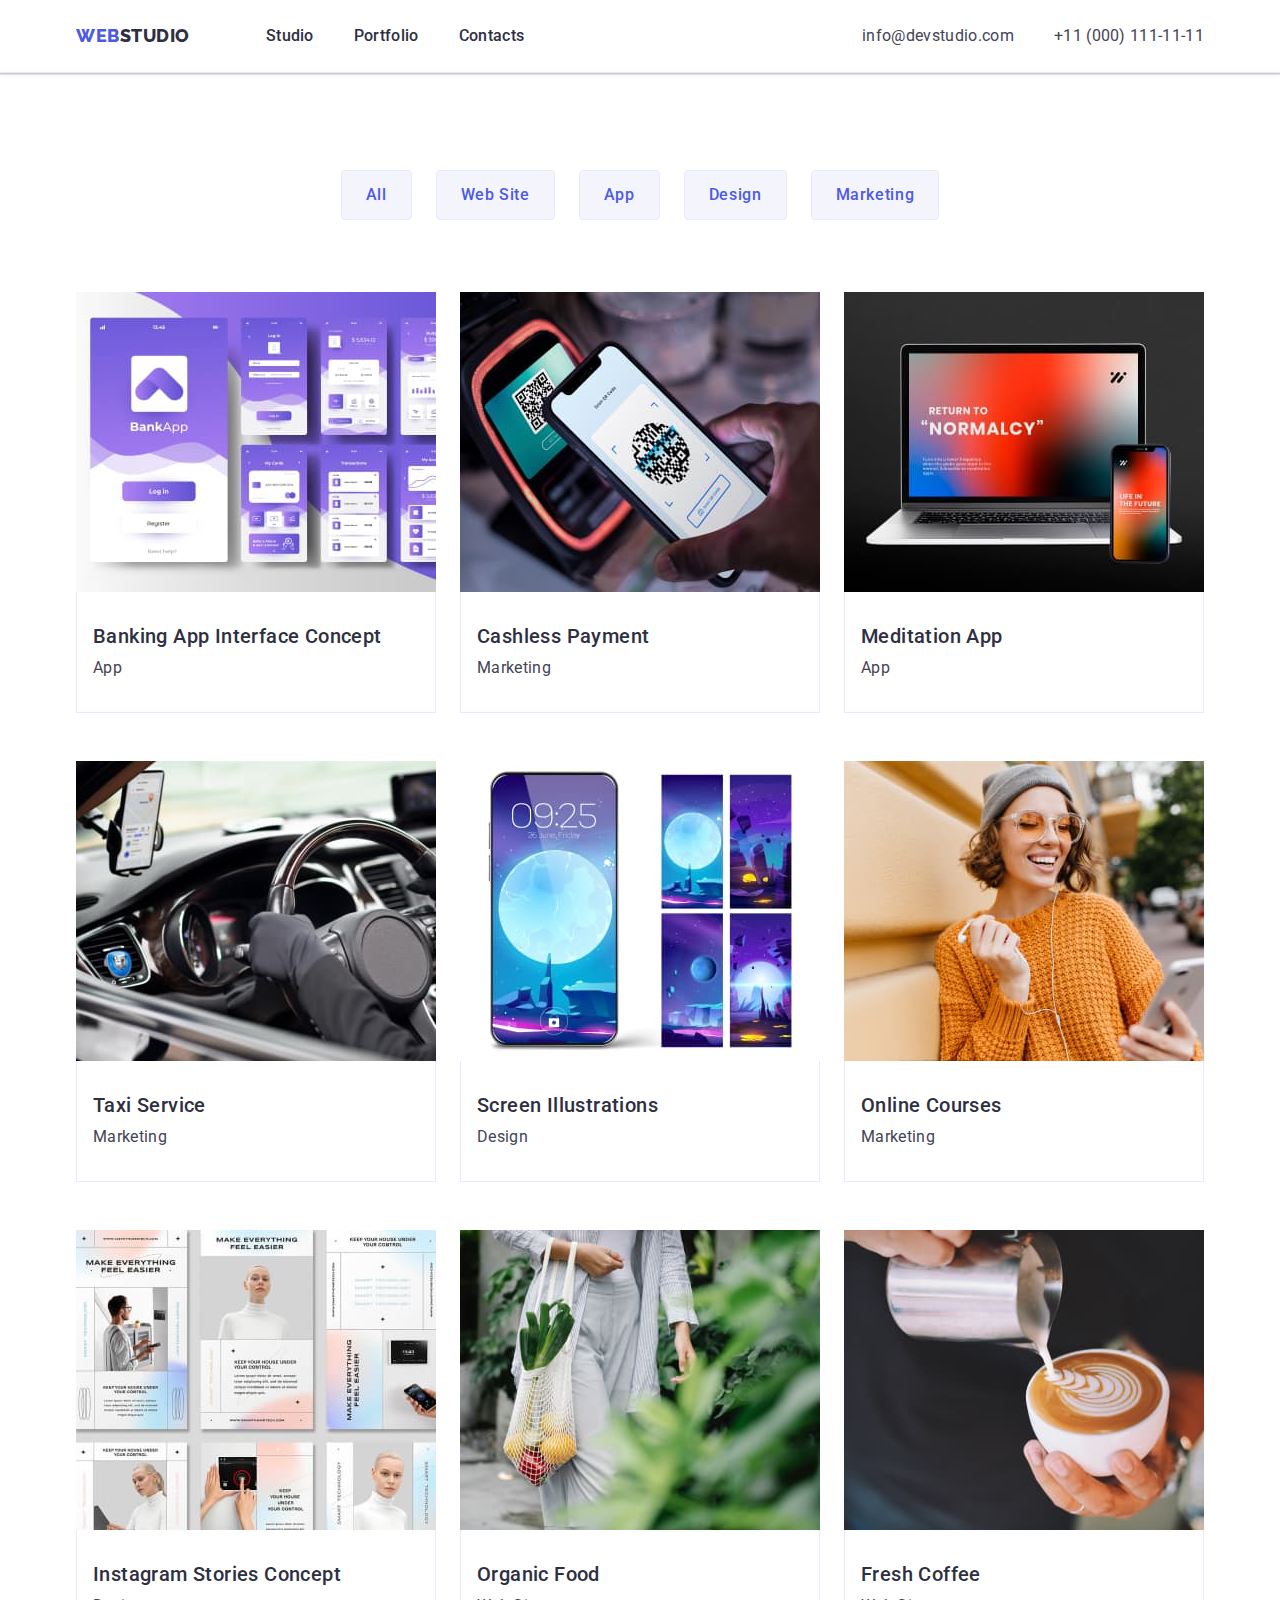
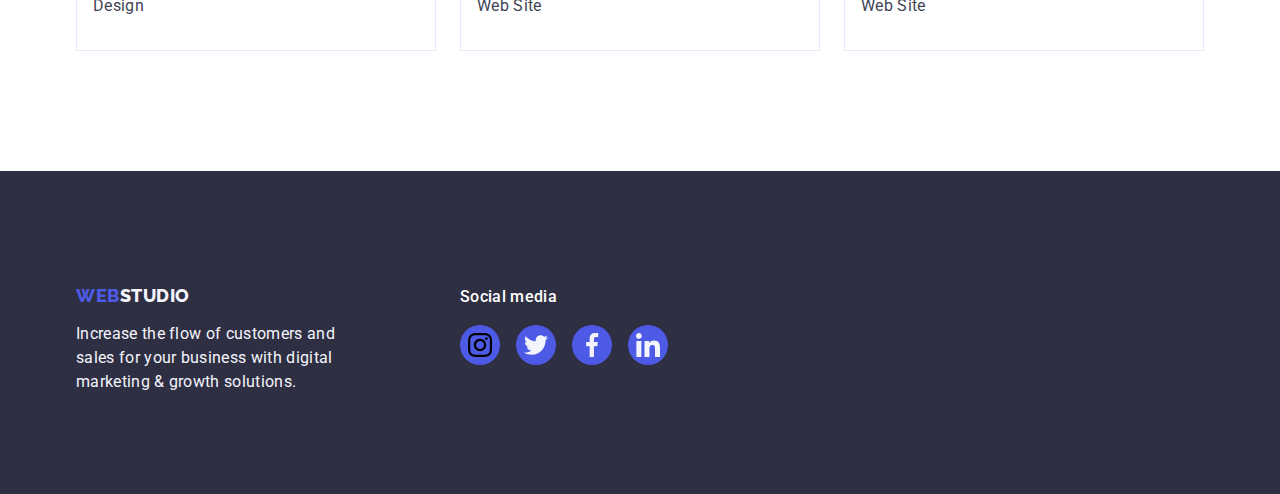
==== commit a2037bbf: "footer change link name" ====
--- a/portfolio.html
+++ b/portfolio.html
@@ -201,34 +201,34 @@
           <p class="footer-social-paragraph">Social media</p>
           <ul class="list social-list">
             <li class="social-item">
-              <a class="social-link" href="">
+              <a class="social-link-team" href="">
+                <svg class="social-icon-team" width="24" height="24">
+                  <use
+                    href="./images/icons/iconmoon/sprite.svg#icon-instagram"
+                  ></use>
+                </svg>
+              </a>
+            </li>
+            <li class="social-item">
+              <a class="social-link-team" href="">
                 <svg class="social-icon" width="24" height="24">
                   <use
-                    href="./images/icons/iconmoon/sprite.svg#icon-instagram"
-                  ></use>
-                </svg>
-              </a>
-            </li>
-            <li class="social-item">
-              <a class="social-link" href="">
+                    href="./images/icons/iconmoon/sprite.svg#icon-twitter"
+                  ></use>
+                </svg>
+              </a>
+            </li>
+            <li class="social-item">
+              <a class="social-link-team" href="">
                 <svg class="social-icon" width="24" height="24">
                   <use
-                    href="./images/icons/iconmoon/sprite.svg#icon-twitter"
-                  ></use>
-                </svg>
-              </a>
-            </li>
-            <li class="social-item">
-              <a class="social-link" href="">
-                <svg class="social-icon" width="24" height="24">
-                  <use
                     href="./images/icons/iconmoon/sprite.svg#icon-facebook"
                   ></use>
                 </svg>
               </a>
             </li>
             <li class="social-item">
-              <a class="social-link" href="">
+              <a class="social-link-team" href="">
                 <svg class="social-icon" width="24" height="24">
                   <use
                     href="./images/icons/iconmoon/sprite.svg#icon-linkedin"
--- a/css/styles.css
+++ b/css/styles.css
@@ -337,7 +337,7 @@
   height: 40px;
 }
 
-.social-link {
+.social-link-team {
   display: flex;
   justify-content: center;
   align-items: center;
@@ -351,11 +351,8 @@
 .social-icon {
   fill: var(--background-clor-grey);
 }
-.social-link:hover {
-  background-color: var(--active-button);
-}
-
-.social-link:focus {
+.social-link-team:hover,
+.social-link-team:focus {
   background-color: var(--active-button);
 }
 
@@ -427,8 +424,9 @@
   padding: 0;
   margin-bottom: 16px;
 }
-.footer-conteiner {
-  display: flex;
+.footer-container {
+  display: flex;
+  align-items: baseline;
 }
 
 .footer-logo {
@@ -436,8 +434,7 @@
 }
 
 .footer-social {
-  display: flex;
-  align-items: baseline;
+  display: block;
 }
 .footer-social-paragraph {
   margin-bottom: 16px;
@@ -446,7 +443,7 @@
   font-size: 16px;
   font-style: normal;
   font-weight: 500;
-  line-height: 1, 5;
+  line-height: 1.5;
   letter-spacing: 0.32px;
   color: var(--background-color-white);
 }
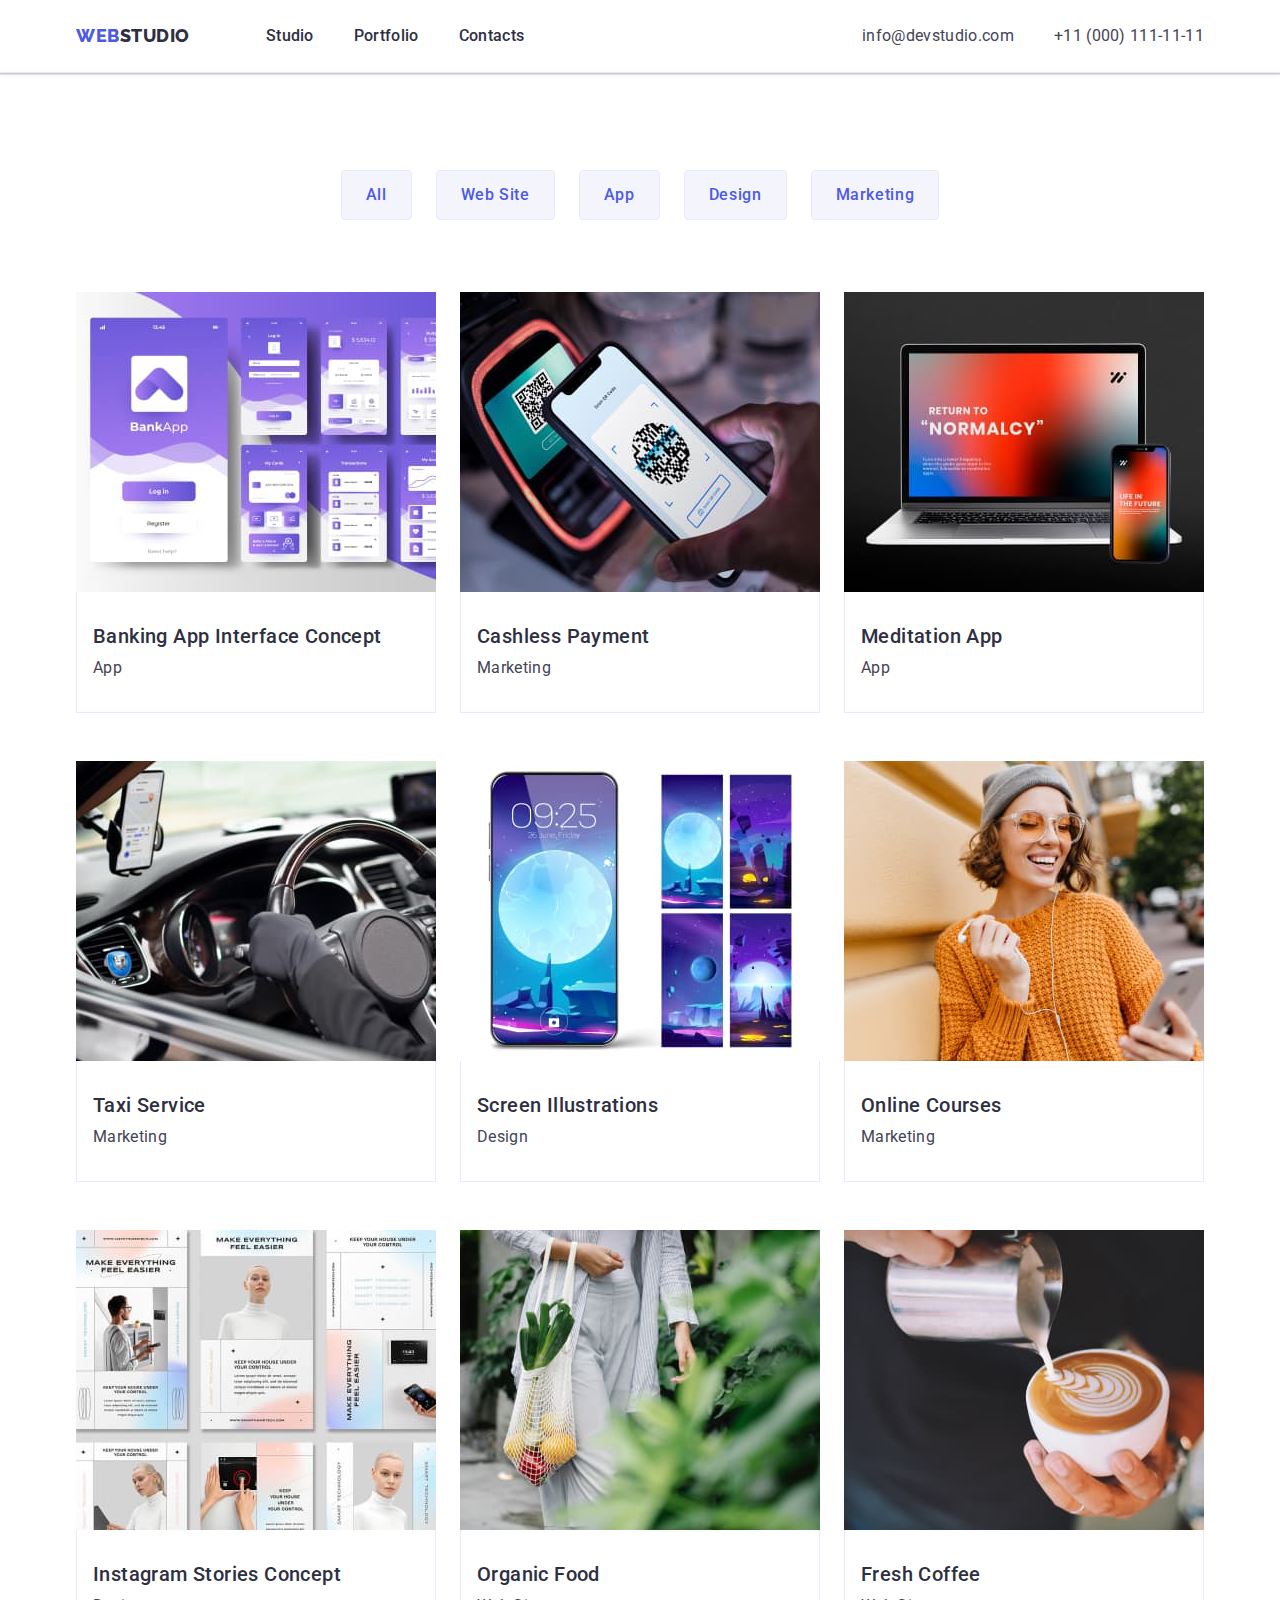
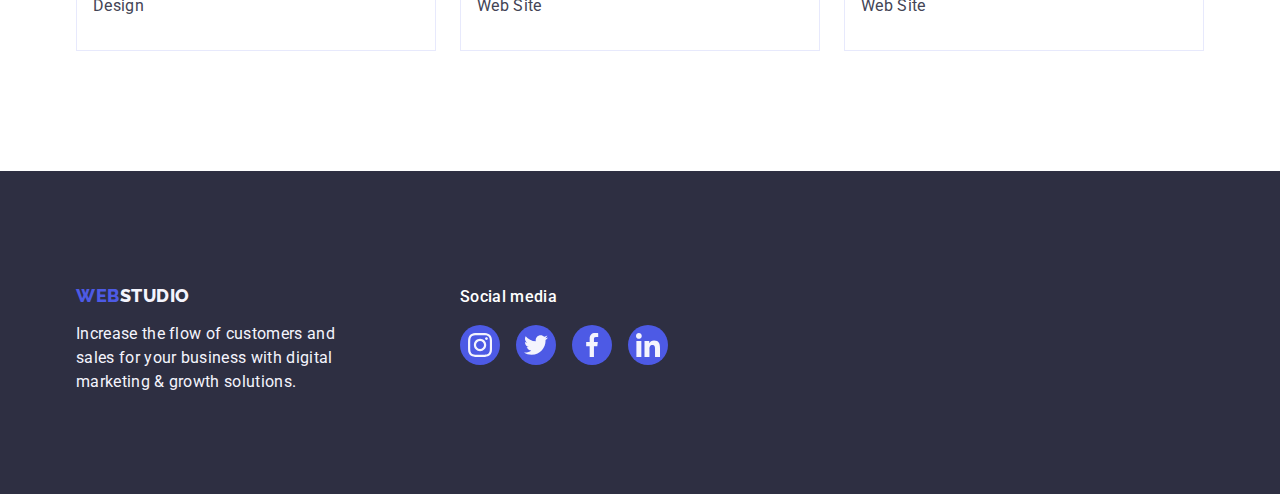
==== commit 92a54577: "portfolio footer" ====
--- a/portfolio.html
+++ b/portfolio.html
@@ -202,7 +202,7 @@
           <ul class="list social-list">
             <li class="social-item">
               <a class="social-link-team" href="">
-                <svg class="social-icon-team" width="24" height="24">
+                <svg class="social-icon" width="24" height="24">
                   <use
                     href="./images/icons/iconmoon/sprite.svg#icon-instagram"
                   ></use>
--- a/css/styles.css
+++ b/css/styles.css
@@ -448,8 +448,8 @@
   color: var(--background-color-white);
 }
 
-.footer .social-link:hover,
-.social-link:focus {
+.footer .social-link-team:hover,
+.footer .social-link-team:focus {
   background-color: var(--footer-active-icons);
 }
 
